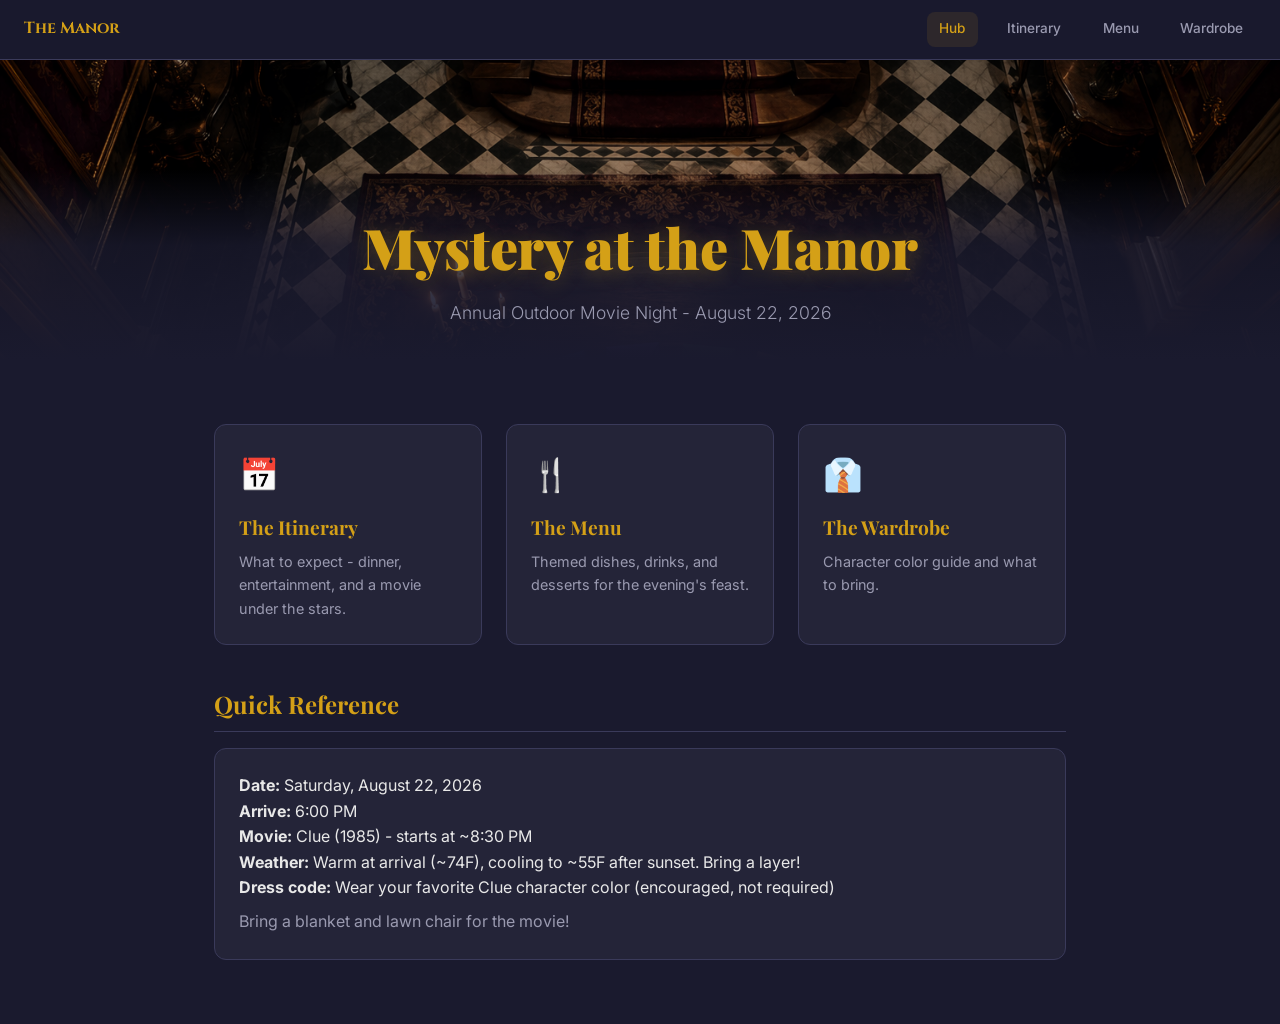
==== guest/index.html @ 8f869266 "Add guest/admin split, remove emblem icons from sub pages - Guest version at /guest/ with limited vi" ====
<!DOCTYPE html>
<html lang="en">
<head>
  <meta charset="UTF-8">
  <meta name="viewport" content="width=device-width, initial-scale=1.0">
  <title>Mystery at the Manor - Guest Hub</title>
  <link rel="stylesheet" href="../styles.css">
</head>
<body>
  <nav class="top-nav">
    <span class="nav-brand">The Manor</span>
    <a href="index.html" class="active">Hub</a>
    <a href="itinerary.html">Itinerary</a>
    <a href="menu.html">Menu</a>
    <a href="clothing.html">Wardrobe</a>
  </nav>

  <header class="page-header" style="position:relative; overflow:hidden; padding:0;">
    <img src="../assets/hub-header.png" alt="Ornate Victorian manor entrance hall" style="width:100%; height:300px; object-fit:cover; display:block;">
    <div style="position:absolute; bottom:0; left:0; right:0; padding:2rem 1.5rem; background:linear-gradient(to top, var(--bg) 0%, rgba(26,26,46,0.8) 60%, transparent 100%);">
      <h1>Mystery at the Manor</h1>
      <p class="subtitle">Annual Outdoor Movie Night - August 22, 2026</p>
    </div>
  </header>

  <div class="container">
    <div class="card-grid">
      <a href="itinerary.html" class="card">
        <div class="card-icon">&#128197;</div>
        <h3>The Itinerary</h3>
        <p>What to expect - dinner, entertainment, and a movie under the stars.</p>
      </a>

      <a href="menu.html" class="card">
        <div class="card-icon">&#127860;</div>
        <h3>The Menu</h3>
        <p>Themed dishes, drinks, and desserts for the evening's feast.</p>
      </a>

      <a href="clothing.html" class="card">
        <div class="card-icon">&#128084;</div>
        <h3>The Wardrobe</h3>
        <p>Character color guide and what to bring.</p>
      </a>
    </div>

    <h2 class="section-heading">Quick Reference</h2>
    <div class="day-card">
      <div class="day-body">
        <p><strong>Date:</strong> Saturday, August 22, 2026</p>
        <p><strong>Arrive:</strong> 6:00 PM</p>
        <p><strong>Movie:</strong> Clue (1985) - starts at ~8:30 PM</p>
        <p><strong>Weather:</strong> Warm at arrival (~74F), cooling to ~55F after sunset. Bring a layer!</p>
        <p><strong>Dress code:</strong> Wear your favorite Clue character color (encouraged, not required)</p>
        <p class="mt-1 text-muted">Bring a blanket and lawn chair for the movie!</p>
      </div>
    </div>
  </div>
</body>
</html>
---- styles.css ----
/* Mystery at the Manor - Clue Movie Night Theme */
@import url('https://fonts.googleapis.com/css2?family=Playfair+Display:wght@400;700;900&family=Inter:wght@300;400;500;600&family=Cinzel:wght@400;700&display=swap');

:root {
  --primary: #6B2D5B;
  --primary-light: #8B3D7B;
  --accent: #D4A017;
  --accent-light: #F0C040;
  --scarlet: #C41E3A;
  --peacock: #1B6B93;
  --plum: #6B2D5B;
  --mustard: #D4A017;
  --green: #2D6B3F;
  --white-char: #E8E8E8;
  --bg: #1A1A2E;
  --bg-light: #16213E;
  --card-bg: #242438;
  --card-bg-hover: #2E2E48;
  --text: #E8E8E8;
  --text-muted: #9A9AB0;
  --border: #3A3A5A;
  --shadow: rgba(0, 0, 0, 0.4);
  --radius: 12px;
  --radius-sm: 8px;
}

* {
  margin: 0;
  padding: 0;
  box-sizing: border-box;
}

html {
  scroll-behavior: smooth;
}

body {
  font-family: 'Inter', -apple-system, BlinkMacSystemFont, sans-serif;
  background: var(--bg);
  color: var(--text);
  line-height: 1.6;
  min-height: 100vh;
}

/* Navigation */
.top-nav {
  position: sticky;
  top: 0;
  z-index: 100;
  background: rgba(26, 26, 46, 0.95);
  backdrop-filter: blur(10px);
  border-bottom: 1px solid var(--border);
  padding: 0.75rem 1.5rem;
  display: flex;
  align-items: center;
  gap: 1rem;
  overflow-x: auto;
}

.top-nav a {
  color: var(--text-muted);
  text-decoration: none;
  font-size: 0.85rem;
  font-weight: 500;
  white-space: nowrap;
  padding: 0.4rem 0.8rem;
  border-radius: var(--radius-sm);
  transition: all 0.2s;
}

.top-nav a:hover,
.top-nav a.active {
  color: var(--accent);
  background: rgba(212, 160, 23, 0.1);
}

.top-nav .nav-brand {
  font-family: 'Cinzel', serif;
  font-weight: 700;
  color: var(--accent);
  font-size: 1rem;
  margin-right: auto;
}

/* Page Header */
.page-header {
  text-align: center;
  padding: 3rem 1.5rem 2rem;
  background: linear-gradient(180deg, var(--bg-light) 0%, var(--bg) 100%);
}

.page-header h1 {
  font-family: 'Playfair Display', serif;
  font-size: clamp(2rem, 5vw, 3.5rem);
  font-weight: 900;
  color: var(--accent);
  margin-bottom: 0.5rem;
  text-shadow: 0 2px 20px rgba(212, 160, 23, 0.3);
}

.page-header .subtitle {
  font-size: 1.1rem;
  color: var(--text-muted);
  font-weight: 300;
}

.page-header .emblem {
  font-size: 2.5rem;
  margin-bottom: 1rem;
}

/* Container */
.container {
  max-width: 900px;
  margin: 0 auto;
  padding: 2rem 1.5rem;
}

/* Cards */
.card-grid {
  display: grid;
  grid-template-columns: repeat(auto-fit, minmax(260px, 1fr));
  gap: 1.5rem;
  margin-top: 2rem;
}

.card {
  background: var(--card-bg);
  border: 1px solid var(--border);
  border-radius: var(--radius);
  padding: 1.5rem;
  transition: all 0.3s;
  text-decoration: none;
  color: var(--text);
  display: block;
}

.card:hover {
  background: var(--card-bg-hover);
  border-color: var(--accent);
  transform: translateY(-2px);
  box-shadow: 0 8px 24px var(--shadow);
}

.card .card-icon {
  font-size: 2rem;
  margin-bottom: 0.75rem;
}

.card h3 {
  font-family: 'Playfair Display', serif;
  font-size: 1.2rem;
  color: var(--accent);
  margin-bottom: 0.5rem;
}

.card p {
  color: var(--text-muted);
  font-size: 0.9rem;
}

/* Day Cards (Itinerary) */
.day-card {
  background: var(--card-bg);
  border: 1px solid var(--border);
  border-radius: var(--radius);
  margin-bottom: 2rem;
  overflow: hidden;
}

.day-header {
  background: linear-gradient(135deg, var(--primary) 0%, var(--bg-light) 100%);
  padding: 1.25rem 1.5rem;
  border-bottom: 1px solid var(--border);
}

.day-header h2 {
  font-family: 'Playfair Display', serif;
  font-size: 1.5rem;
  color: var(--accent);
}

.day-header .weather-note {
  font-size: 0.85rem;
  color: var(--text-muted);
  margin-top: 0.25rem;
}

.day-body {
  padding: 1.5rem;
}

/* Timeline */
.timeline {
  position: relative;
  padding-left: 1.5rem;
  border-left: 2px solid var(--border);
}

.timeline-item {
  position: relative;
  padding-bottom: 1.5rem;
  padding-left: 1.5rem;
}

.timeline-item::before {
  content: '';
  position: absolute;
  left: -1.6rem;
  top: 0.5rem;
  width: 10px;
  height: 10px;
  border-radius: 50%;
  background: var(--accent);
  border: 2px solid var(--bg);
}

.timeline-item .time {
  font-size: 0.8rem;
  font-weight: 600;
  color: var(--accent);
  text-transform: uppercase;
  letter-spacing: 0.05em;
}

.timeline-item .event {
  font-size: 1rem;
  margin-top: 0.25rem;
  font-weight: 500;
}

.timeline-item .event-detail {
  font-size: 0.85rem;
  color: var(--text-muted);
  margin-top: 0.25rem;
}

/* Tags */
.tag {
  display: inline-block;
  font-size: 0.7rem;
  font-weight: 600;
  padding: 0.2rem 0.6rem;
  border-radius: 20px;
  text-transform: uppercase;
  letter-spacing: 0.05em;
  margin-right: 0.4rem;
  margin-top: 0.4rem;
}

.tag-meal { background: rgba(212, 160, 23, 0.2); color: var(--accent); }
.tag-activity { background: rgba(107, 45, 91, 0.3); color: #D4A0D4; }
.tag-photo { background: rgba(196, 30, 58, 0.2); color: #FF6B8A; }
.tag-movie { background: rgba(27, 107, 147, 0.2); color: #5BB8D8; }
.tag-social { background: rgba(45, 107, 63, 0.2); color: #6BCB77; }

/* Activity / Mission Cards */
.activity-card,
.mission-card {
  background: var(--card-bg);
  border: 1px solid var(--border);
  border-radius: var(--radius);
  padding: 1.5rem;
  margin-bottom: 1.5rem;
}

.activity-card h3,
.mission-card h3 {
  font-family: 'Playfair Display', serif;
  color: var(--accent);
  font-size: 1.3rem;
  margin-bottom: 0.75rem;
}

.activity-card .activity-meta {
  display: flex;
  gap: 1rem;
  flex-wrap: wrap;
  margin-bottom: 1rem;
  font-size: 0.85rem;
  color: var(--text-muted);
}

.activity-card .materials {
  background: rgba(212, 160, 23, 0.08);
  border: 1px solid rgba(212, 160, 23, 0.2);
  border-radius: var(--radius-sm);
  padding: 1rem;
  margin-top: 1rem;
}

.activity-card .materials h4 {
  color: var(--accent);
  font-size: 0.85rem;
  text-transform: uppercase;
  letter-spacing: 0.05em;
  margin-bottom: 0.5rem;
}

/* Recipe Cards */
.recipe-card {
  background: var(--card-bg);
  border: 1px solid var(--border);
  border-radius: var(--radius);
  padding: 1.5rem;
  margin-bottom: 1.5rem;
}

.recipe-card h3 {
  font-family: 'Playfair Display', serif;
  color: var(--accent);
  font-size: 1.3rem;
  margin-bottom: 0.5rem;
}

.recipe-card .recipe-subtitle {
  color: var(--text-muted);
  font-size: 0.9rem;
  margin-bottom: 1rem;
  font-style: italic;
}

.recipe-card .ingredients,
.recipe-card .directions {
  margin-top: 1rem;
}

.recipe-card .ingredients h4,
.recipe-card .directions h4 {
  font-size: 0.85rem;
  text-transform: uppercase;
  letter-spacing: 0.05em;
  color: var(--accent);
  margin-bottom: 0.5rem;
}

.recipe-card ul {
  list-style: none;
  padding: 0;
}

.recipe-card li {
  padding: 0.3rem 0;
  padding-left: 1.2rem;
  position: relative;
  font-size: 0.9rem;
}

.recipe-card li::before {
  content: '\2022';
  color: var(--accent);
  position: absolute;
  left: 0;
}

.recipe-card ol {
  padding-left: 1.5rem;
}

.recipe-card ol li {
  padding: 0.3rem 0;
  font-size: 0.9rem;
}

/* Swap Button */
.swap-btn {
  background: rgba(212, 160, 23, 0.15);
  border: 1px solid var(--accent);
  color: var(--accent);
  padding: 0.4rem 1rem;
  border-radius: 20px;
  font-size: 0.8rem;
  font-weight: 600;
  cursor: pointer;
  transition: all 0.2s;
  margin-top: 0.75rem;
  display: inline-block;
}

.swap-btn:hover {
  background: var(--accent);
  color: var(--bg);
}

.meal-option {
  display: none;
}

.meal-option.active {
  display: block;
}

/* Grocery Section */
.grocery-section {
  background: var(--card-bg);
  border: 1px solid var(--border);
  border-radius: var(--radius);
  padding: 1.5rem;
  margin-bottom: 1.5rem;
}

.grocery-section h3 {
  font-family: 'Playfair Display', serif;
  color: var(--accent);
  font-size: 1.2rem;
  margin-bottom: 1rem;
}

/* Custom Checkboxes */
.checkbox-item {
  display: flex;
  align-items: center;
  gap: 0.75rem;
  padding: 0.5rem 0;
  border-bottom: 1px solid rgba(58, 58, 90, 0.3);
}

.checkbox-item:last-child {
  border-bottom: none;
}

.checkbox-item input[type="checkbox"] {
  appearance: none;
  -webkit-appearance: none;
  width: 20px;
  height: 20px;
  border: 2px solid var(--accent);
  border-radius: 4px;
  background: transparent;
  cursor: pointer;
  position: relative;
  flex-shrink: 0;
  transition: all 0.2s;
}

.checkbox-item input[type="checkbox"]:checked {
  background: var(--accent);
  border-color: var(--accent);
}

.checkbox-item input[type="checkbox"]:checked::after {
  content: '\2713';
  position: absolute;
  top: 50%;
  left: 50%;
  transform: translate(-50%, -50%);
  color: var(--bg);
  font-size: 0.75rem;
  font-weight: 700;
}

.checkbox-item label {
  font-size: 0.9rem;
  cursor: pointer;
  transition: all 0.2s;
}

.checkbox-item input[type="checkbox"]:checked + label {
  text-decoration: line-through;
  color: var(--text-muted);
}

/* Clothing Cards */
.clothing-card {
  background: var(--card-bg);
  border: 1px solid var(--border);
  border-radius: var(--radius);
  padding: 1.5rem;
  margin-bottom: 1.5rem;
}

.clothing-card h3 {
  font-family: 'Playfair Display', serif;
  color: var(--accent);
  font-size: 1.2rem;
  margin-bottom: 1rem;
}

.clothing-card .outfit-suggestion {
  padding: 0.75rem;
  background: rgba(212, 160, 23, 0.05);
  border-left: 3px solid var(--accent);
  border-radius: 0 var(--radius-sm) var(--radius-sm) 0;
  margin-bottom: 0.75rem;
  font-size: 0.9rem;
}

/* Photo Ops */
.photo-ops {
  background: rgba(196, 30, 58, 0.08);
  border: 1px solid rgba(196, 30, 58, 0.2);
  border-radius: var(--radius-sm);
  padding: 1rem;
  margin-top: 1rem;
}

.photo-ops h4 {
  color: var(--scarlet);
  font-size: 0.85rem;
  text-transform: uppercase;
  letter-spacing: 0.05em;
  margin-bottom: 0.5rem;
}

.photo-ops p {
  font-size: 0.85rem;
  color: var(--text-muted);
}

/* External Links */
.ext-link {
  display: inline-flex;
  align-items: center;
  gap: 0.4rem;
  font-size: 0.8rem;
  color: var(--peacock);
  background: rgba(27, 107, 147, 0.1);
  padding: 0.3rem 0.7rem;
  border-radius: 20px;
  text-decoration: none;
  margin-right: 0.5rem;
  margin-top: 0.5rem;
  transition: all 0.2s;
}

.ext-link:hover {
  background: rgba(27, 107, 147, 0.2);
  color: #5BB8D8;
}

/* Prep Kit */
.prep-kit {
  background: var(--card-bg);
  border: 1px solid var(--accent);
  border-radius: var(--radius);
  padding: 1.5rem;
  margin-top: 2rem;
}

.prep-kit h3 {
  font-family: 'Playfair Display', serif;
  color: var(--accent);
  font-size: 1.3rem;
  margin-bottom: 1rem;
}

.prep-kit .prep-item {
  display: flex;
  align-items: flex-start;
  gap: 0.75rem;
  padding: 0.5rem 0;
  font-size: 0.9rem;
}

.prep-kit .prep-when {
  font-weight: 600;
  color: var(--accent);
  min-width: 100px;
  font-size: 0.8rem;
  text-transform: uppercase;
}

/* Section Heading */
.section-heading {
  font-family: 'Playfair Display', serif;
  font-size: 1.5rem;
  color: var(--accent);
  margin: 2.5rem 0 1rem;
  padding-bottom: 0.5rem;
  border-bottom: 1px solid var(--border);
}

/* Utility */
.text-muted { color: var(--text-muted); }
.text-accent { color: var(--accent); }
.text-center { text-align: center; }
.mt-1 { margin-top: 0.5rem; }
.mt-2 { margin-top: 1rem; }
.mt-3 { margin-top: 1.5rem; }
.mb-1 { margin-bottom: 0.5rem; }
.mb-2 { margin-bottom: 1rem; }

/* Responsive */
@media (max-width: 600px) {
  .page-header {
    padding: 2rem 1rem 1.5rem;
  }

  .page-header h1 {
    font-size: 1.8rem;
  }

  .container {
    padding: 1.5rem 1rem;
  }

  .card-grid {
    grid-template-columns: 1fr;
  }

  .top-nav {
    padding: 0.5rem 1rem;
  }

  .timeline-item {
    padding-left: 1rem;
  }

  .activity-card .activity-meta {
    flex-direction: column;
    gap: 0.25rem;
  }
}

@media (max-width: 480px) {
  .page-header h1 {
    font-size: 1.5rem;
  }

  .top-nav a {
    font-size: 0.75rem;
    padding: 0.3rem 0.5rem;
  }
}

/* Print Styles */
@media print {
  .top-nav {
    display: none;
  }

  body {
    background: white;
    color: #1a1a1a;
  }

  .page-header {
    background: none;
    border-bottom: 2px solid #1a1a1a;
  }

  .page-header h1 {
    color: #1a1a1a;
    text-shadow: none;
  }

  .card, .day-card, .activity-card, .recipe-card,
  .grocery-section, .clothing-card, .prep-kit {
    background: white;
    border: 1px solid #ccc;
    box-shadow: none;
    break-inside: avoid;
  }

  .card h3, .day-header h2, .activity-card h3,
  .recipe-card h3, .grocery-section h3, .section-heading {
    color: #1a1a1a;
  }

  a { color: #1a1a1a; }
}

/* Invitation Page Specific */
.invite-hero {
  min-height: 100vh;
  display: flex;
  flex-direction: column;
  align-items: center;
  justify-content: center;
  text-align: center;
  padding: 2rem;
  background: radial-gradient(ellipse at center, var(--bg-light) 0%, var(--bg) 70%);
  position: relative;
  overflow: hidden;
}

.invite-hero::before {
  content: '';
  position: absolute;
  top: 0;
  left: 0;
  right: 0;
  bottom: 0;
  background: url("data:image/svg+xml,%3Csvg width='60' height='60' viewBox='0 0 60 60' xmlns='http://www.w3.org/2000/svg'%3E%3Cg fill='none' stroke='%23D4A017' stroke-width='0.5' opacity='0.08'%3E%3Cpath d='M30 0v60M0 30h60'/%3E%3C/g%3E%3C/svg%3E");
  pointer-events: none;
}

.invite-hero .invite-content {
  position: relative;
  z-index: 1;
}

.invite-hero h1 {
  font-family: 'Cinzel', serif;
  font-size: clamp(2.5rem, 7vw, 4.5rem);
  color: var(--accent);
  text-shadow: 0 2px 30px rgba(212, 160, 23, 0.4);
  margin-bottom: 0.5rem;
}

.invite-hero .invite-tagline {
  font-family: 'Playfair Display', serif;
  font-size: clamp(1rem, 3vw, 1.5rem);
  color: var(--text);
  font-style: italic;
  margin-bottom: 2rem;
}

.invite-hero .invite-details {
  font-size: 1.1rem;
  color: var(--text-muted);
  line-height: 2;
}

.invite-hero .invite-details strong {
  color: var(--text);
}

.invite-cta {
  display: inline-block;
  margin-top: 2.5rem;
  padding: 0.8rem 2rem;
  background: var(--accent);
  color: var(--bg);
  font-weight: 700;
  text-decoration: none;
  border-radius: 30px;
  font-size: 1rem;
  transition: all 0.3s;
}

.invite-cta:hover {
  background: var(--accent-light);
  transform: scale(1.05);
  box-shadow: 0 4px 20px rgba(212, 160, 23, 0.4);
}

/* Animated entrance */
@keyframes fadeUp {
  from {
    opacity: 0;
    transform: translateY(20px);
  }
  to {
    opacity: 1;
    transform: translateY(0);
  }
}

.invite-hero .invite-content > * {
  animation: fadeUp 0.8s ease-out both;
}

.invite-hero .invite-content > *:nth-child(2) { animation-delay: 0.2s; }
.invite-hero .invite-content > *:nth-child(3) { animation-delay: 0.4s; }
.invite-hero .invite-content > *:nth-child(4) { animation-delay: 0.6s; }
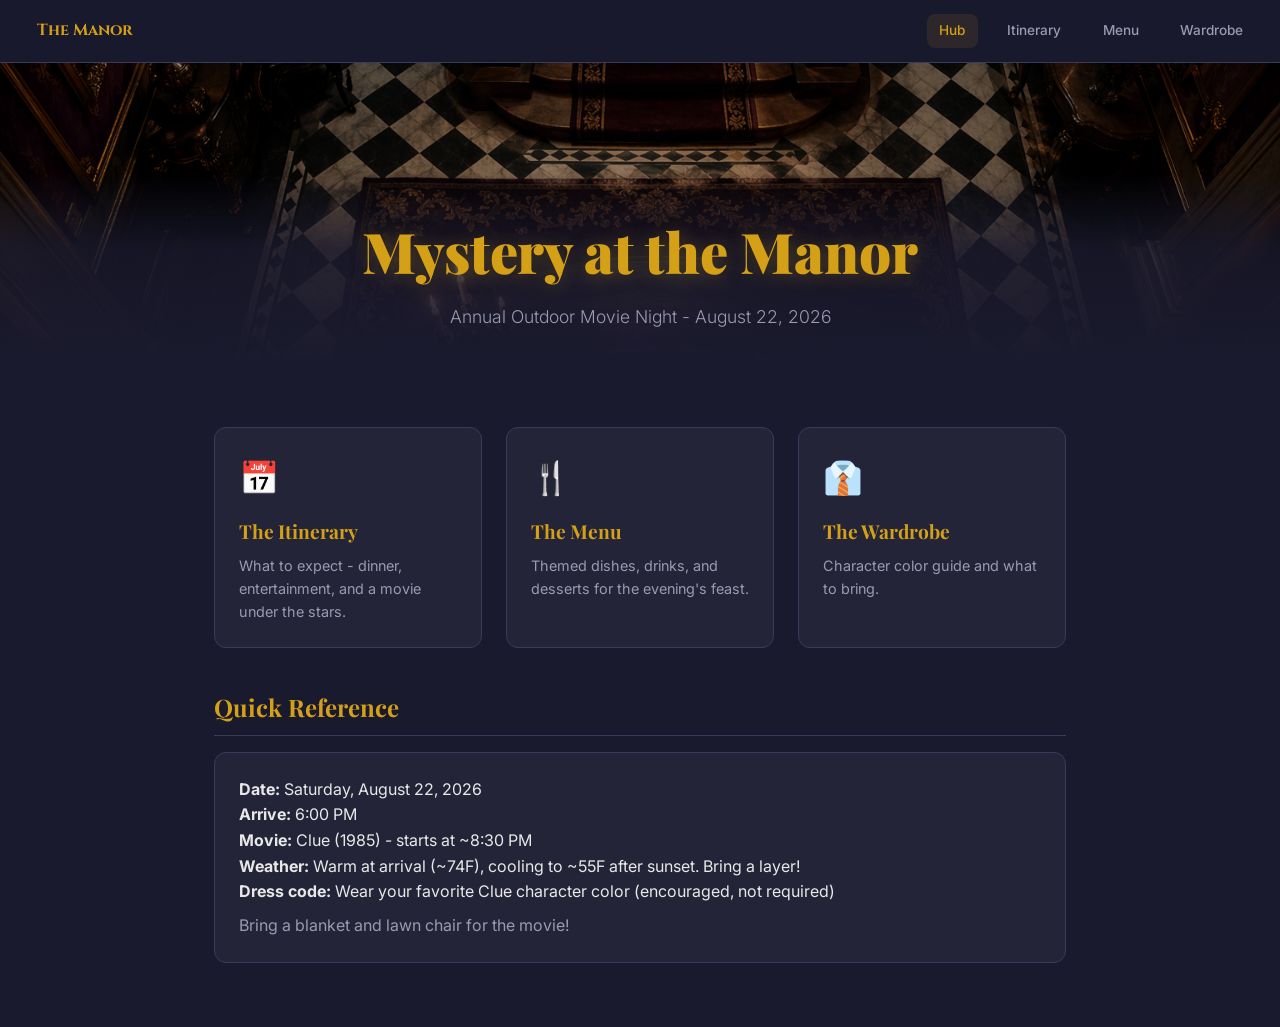
==== commit a9bb79f7: "Make 'The Manor' brand link back to invitation on guest pages Co-authored-by: Copilot <223556219+Cop" ====
--- a/guest/index.html
+++ b/guest/index.html
@@ -8,7 +8,7 @@
 </head>
 <body>
   <nav class="top-nav">
-    <span class="nav-brand">The Manor</span>
+    <a href="../index.html" class="nav-brand">The Manor</a>
     <a href="index.html" class="active">Hub</a>
     <a href="itinerary.html">Itinerary</a>
     <a href="menu.html">Menu</a>
